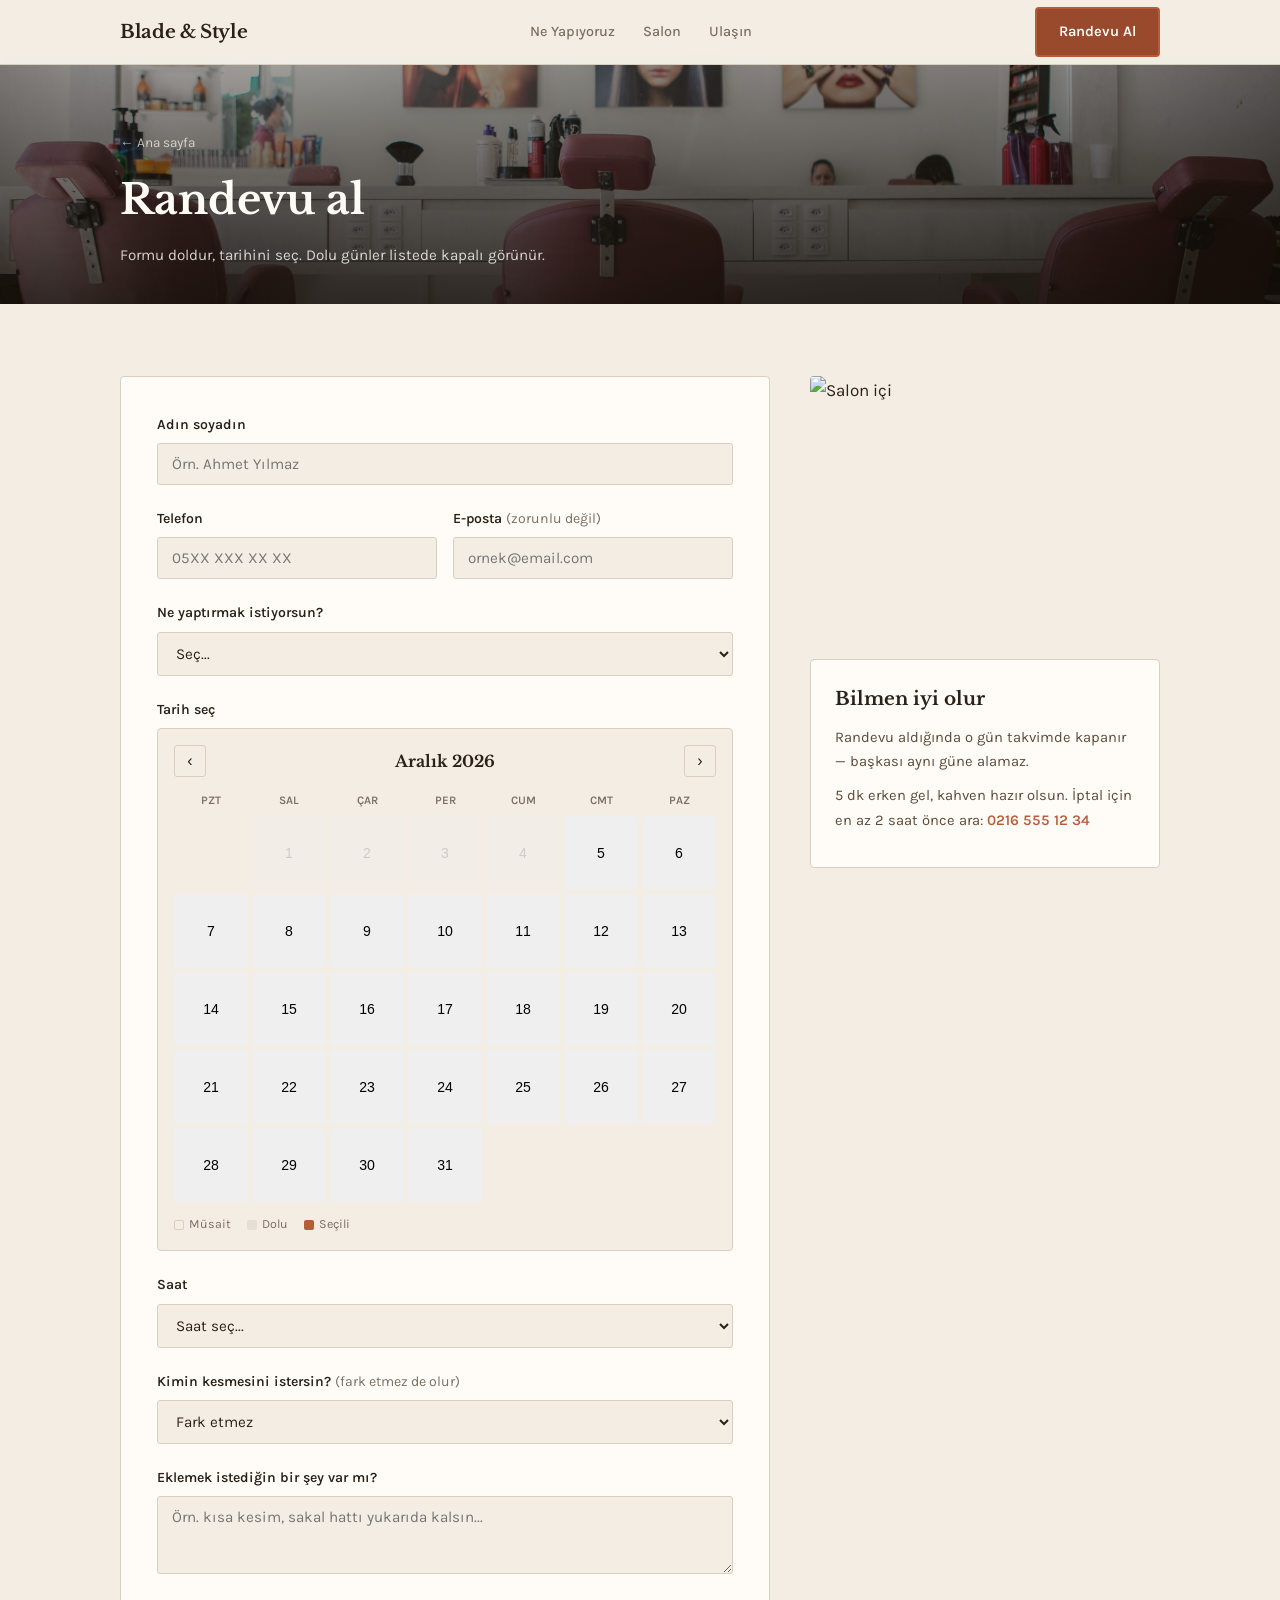
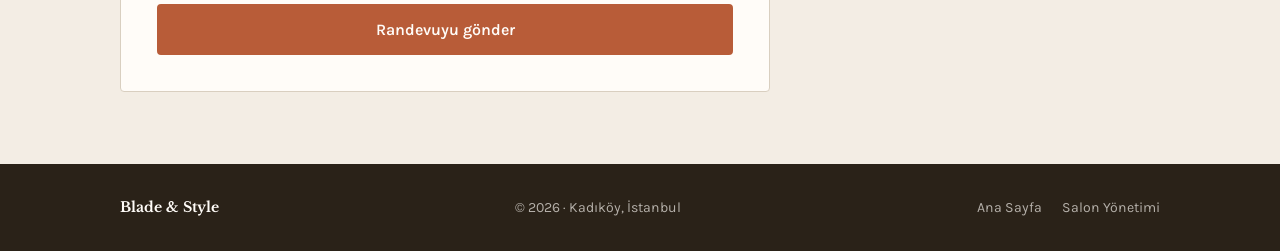
==== randevu.html @ 6ddb2359 "merkezstudioorigin" ====
<!DOCTYPE html>
<html lang="tr">
<head>
  <meta charset="UTF-8">
  <meta name="viewport" content="width=device-width, initial-scale=1.0">
  <title>Randevu Al | Blade & Style</title>
  <link rel="preconnect" href="https://fonts.googleapis.com">
  <link rel="preconnect" href="https://fonts.gstatic.com" crossorigin>
  <link href="https://fonts.googleapis.com/css2?family=Libre+Baskerville:ital,wght@0,400;0,700;1,400&family=Karla:wght@400;500;600&display=swap" rel="stylesheet">
  <link rel="stylesheet" href="styles.css">
</head>
<body>
  <header class="header">
    <div class="container header-inner">
      <a href="index.html" class="logo">Blade & Style</a>
      <nav class="nav">
        <a href="index.html#hizmetler">Ne Yapıyoruz</a>
        <a href="index.html#galeri">Salon</a>
        <a href="index.html#iletisim">Ulaşın</a>
      </nav>
      <a href="randevu.html" class="btn btn-primary active">Randevu Al</a>
      <button class="menu-toggle" aria-label="Menüyü aç">
        <span></span><span></span><span></span>
      </button>
    </div>
  </header>

  <main class="appointment-page">
    <section class="appointment-hero">
      <img
        src="hairsaloon.jpg"
        alt="Randevu"
        class="appointment-hero-img"
        loading="eager"
      >
      <div class="appointment-hero-shade"></div>
      <div class="container appointment-hero-text">
        <a href="index.html" class="back-link">← Ana sayfa</a>
        <h1>Randevu al</h1>
        <p>Formu doldur, tarihini seç. Dolu günler listede kapalı görünür.</p>
      </div>
    </section>

    <section class="appointment-section section">
      <div class="container appointment-layout">
        <form id="appointmentForm" class="appointment-form" novalidate>
          <div class="form-group">
            <label for="name">Adın soyadın</label>
            <input type="text" id="name" name="name" placeholder="Örn. Ahmet Yılmaz" required>
          </div>

          <div class="form-row">
            <div class="form-group">
              <label for="phone">Telefon</label>
              <input type="tel" id="phone" name="phone" placeholder="05XX XXX XX XX" required>
            </div>
            <div class="form-group">
              <label for="email">E-posta <span class="optional">(zorunlu değil)</span></label>
              <input type="email" id="email" name="email" placeholder="ornek@email.com">
            </div>
          </div>

          <div class="form-group">
            <label for="service">Ne yaptırmak istiyorsun?</label>
            <select id="service" name="service" required>
              <option value="">Seç...</option>
              <option value="sac-kesimi">Saç Kesimi — ₺250</option>
              <option value="sakal-tiras">Sakal & Tıraş — ₺200</option>
              <option value="paket">Saç + Sakal — ₺400</option>
              <option value="boyama">Saç Boyama — ₺350</option>
              <option value="bakim">Saç Bakımı — ₺300</option>
              <option value="cocuk">Çocuk Kesimi — ₺150</option>
            </select>
          </div>

          <div class="form-group">
            <label>Tarih seç</label>
            <input type="hidden" id="date" name="date" required>
            <div id="calendar" class="calendar" aria-label="Takvim"></div>
            <p id="dateError" class="form-error hidden">Bu tarih dolu — başka bir gün seç lütfen.</p>
            <p id="dateSelected" class="date-selected hidden"></p>
          </div>

          <div class="form-group">
            <label for="time">Saat</label>
            <select id="time" name="time" required>
              <option value="">Saat seç...</option>
              <option value="09:00">09:00</option>
              <option value="09:30">09:30</option>
              <option value="10:00">10:00</option>
              <option value="10:30">10:30</option>
              <option value="11:00">11:00</option>
              <option value="11:30">11:30</option>
              <option value="12:00">12:00</option>
              <option value="13:00">13:00</option>
              <option value="13:30">13:30</option>
              <option value="14:00">14:00</option>
              <option value="14:30">14:30</option>
              <option value="15:00">15:00</option>
              <option value="15:30">15:30</option>
              <option value="16:00">16:00</option>
              <option value="16:30">16:30</option>
              <option value="17:00">17:00</option>
              <option value="17:30">17:30</option>
              <option value="18:00">18:00</option>
              <option value="18:30">18:30</option>
              <option value="19:00">19:00</option>
              <option value="19:30">19:30</option>
            </select>
          </div>

          <div class="form-group">
            <label for="barber">Kimin kesmesini istersin? <span class="optional">(fark etmez de olur)</span></label>
            <select id="barber" name="barber">
              <option value="">Fark etmez</option>
              <option value="mehmet">Mehmet Usta</option>
              <option value="ali">Ali Usta</option>
              <option value="can">Can Usta</option>
            </select>
          </div>

          <div class="form-group">
            <label for="notes">Eklemek istediğin bir şey var mı?</label>
            <textarea id="notes" name="notes" rows="3" placeholder="Örn. kısa kesim, sakal hattı yukarıda kalsın..."></textarea>
          </div>

          <button type="submit" class="btn btn-primary btn-lg btn-full">Randevuyu gönder</button>
        </form>

        <aside class="appointment-aside">
          <img
            src="https://images.unsplash.com/photo-1633680218800-9b55313f4e58?w=600&q=80"
            alt="Salon içi"
            loading="lazy"
          >
          <div class="aside-note">
            <h3>Bilmen iyi olur</h3>
            <p>Randevu aldığında o gün takvimde kapanır — başkası aynı güne alamaz.</p>
            <p>5 dk erken gel, kahven hazır olsun. İptal için en az 2 saat önce ara: <a href="tel:+902165551234">0216 555 12 34</a></p>
          </div>
          <div id="blockedDatesList" class="blocked-list hidden">
            <h4>Dolu günler</h4>
            <ul id="blockedDatesUl"></ul>
          </div>
        </aside>
      </div>
    </section>

    <div id="successModal" class="modal hidden">
      <div class="modal-backdrop"></div>
      <div class="modal-content">
        <h2>Tamam, kaydettik!</h2>
        <p id="successMessage"></p>
        <div class="modal-actions">
          <a href="index.html" class="btn btn-primary">Ana sayfa</a>
          <button type="button" class="btn btn-outline" id="newAppointment">Başka randevu</button>
        </div>
      </div>
    </div>
  </main>

  <footer class="footer">
    <div class="container footer-inner">
      <span class="footer-logo">Blade & Style</span>
      <p>© 2026 · Kadıköy, İstanbul</p>
      <div class="footer-links">
        <a href="index.html">Ana Sayfa</a>
        <a href="yonetim.html">Salon Yönetimi</a>
      </div>
    </div>
  </footer>

  <script src="bookings.js"></script>
  <script src="script.js"></script>
</body>
</html>
---- styles.css ----
:root {
  --bg: #f3ede4;
  --bg-warm: #ebe3d6;
  --white: #fffcf8;
  --dark: #2a2218;
  --brown: #5c4a38;
  --muted: #7a6e62;
  --accent: #b85c38;
  --accent-dark: #9a4a2c;
  --line: #d9cfc0;

  --font-serif: 'Libre Baskerville', Georgia, serif;
  --font-sans: 'Karla', -apple-system, sans-serif;

  --ease: 0.2s ease;
}

*, *::before, *::after { box-sizing: border-box; margin: 0; padding: 0; }

html { scroll-behavior: smooth; }

body {
  font-family: var(--font-sans);
  font-size: 17px;
  line-height: 1.65;
  color: var(--dark);
  background: var(--bg);
  -webkit-font-smoothing: antialiased;
}

img { max-width: 100%; display: block; height: auto; }
a { color: inherit; text-decoration: none; }
ul { list-style: none; }

.container {
  width: 100%;
  max-width: 1080px;
  margin: 0 auto;
  padding: 0 20px;
}

.section { padding: 72px 0; }

/* Buttons */
.btn {
  display: inline-flex;
  align-items: center;
  justify-content: center;
  padding: 11px 22px;
  font-family: var(--font-sans);
  font-size: 0.92rem;
  font-weight: 600;
  border: 2px solid transparent;
  border-radius: 4px;
  cursor: pointer;
  transition: background var(--ease), border-color var(--ease), color var(--ease);
}

.btn-primary {
  background: var(--accent);
  color: var(--white);
  border-color: var(--accent);
}

.btn-primary:hover { background: var(--accent-dark); border-color: var(--accent-dark); }

.btn-outline {
  background: transparent;
  border-color: var(--line);
  color: var(--dark);
}

.btn-outline:hover { border-color: var(--accent); color: var(--accent); }

.btn-lg { padding: 14px 28px; font-size: 1rem; }
.btn-full { width: 100%; }
.btn-sm { padding: 7px 14px; font-size: 0.82rem; }
.btn.active { background: var(--accent-dark); }

/* Header */
.header {
  position: fixed;
  top: 0; left: 0; right: 0;
  z-index: 100;
  background: rgba(243, 237, 228, 0.94);
  backdrop-filter: blur(8px);
  border-bottom: 1px solid var(--line);
}

.header.scrolled { box-shadow: 0 2px 12px rgba(42, 34, 24, 0.06); }

.header-inner {
  display: flex;
  align-items: center;
  justify-content: space-between;
  height: 64px;
  gap: 20px;
}

.logo {
  font-family: var(--font-serif);
  font-size: 1.15rem;
  font-weight: 700;
  letter-spacing: -0.02em;
}

.nav { display: flex; gap: 28px; }

.nav a {
  font-size: 0.9rem;
  font-weight: 500;
  color: var(--muted);
  transition: color var(--ease);
}

.nav a:hover { color: var(--dark); }

.menu-toggle {
  display: none;
  flex-direction: column;
  gap: 5px;
  background: none;
  border: none;
  cursor: pointer;
}

.menu-toggle span {
  width: 22px;
  height: 2px;
  background: var(--dark);
}

/* Hero */
.hero {
  position: relative;
  min-height: 88vh;
  display: flex;
  align-items: flex-end;
  padding: 100px 0 56px;
  overflow: hidden;
}

.hero-bg {
  position: absolute;
  inset: 0;
  width: 100%;
  height: 100%;
  object-fit: cover;
}

.hero-shade {
  position: absolute;
  inset: 0;
  background: linear-gradient(to top, rgba(20, 14, 8, 0.88) 0%, rgba(20, 14, 8, 0.35) 55%, rgba(20, 14, 8, 0.2) 100%);
}

.hero-inner {
  position: relative;
  z-index: 1;
  color: var(--white);
  max-width: 560px;
}

.hero-kicker {
  font-size: 0.85rem;
  letter-spacing: 0.06em;
  text-transform: uppercase;
  opacity: 0.75;
  margin-bottom: 16px;
}

.hero h1 {
  font-family: var(--font-serif);
  font-size: clamp(2.2rem, 5.5vw, 3.6rem);
  font-weight: 700;
  line-height: 1.15;
  margin-bottom: 18px;
}

.hero-lead {
  font-size: 1.05rem;
  opacity: 0.85;
  margin-bottom: 28px;
  line-height: 1.7;
}

/* Intro strip */
.intro-strip {
  background: var(--white);
  padding: 64px 0;
  border-bottom: 1px solid var(--line);
}

.intro-grid {
  display: grid;
  grid-template-columns: 0.9fr 1.1fr;
  gap: 48px;
  align-items: center;
}

.intro-photo {
  width: 100%;
  aspect-ratio: 4/5;
  object-fit: cover;
  border-radius: 4px;
}

.intro-text h2 {
  font-family: var(--font-serif);
  font-size: clamp(1.6rem, 3vw, 2.2rem);
  line-height: 1.25;
  margin-bottom: 18px;
}

.intro-text p { color: var(--brown); margin-bottom: 14px; }

.intro-note {
  font-size: 0.92rem;
  color: var(--muted);
  font-style: italic;
  border-left: 3px solid var(--accent);
  padding-left: 14px;
  margin-top: 20px;
}

/* Section tops */
.section-top {
  margin-bottom: 48px;
  max-width: 520px;
}

.section-top h2 {
  font-family: var(--font-serif);
  font-size: clamp(1.8rem, 3.5vw, 2.4rem);
  margin-bottom: 10px;
}

.section-top p { color: var(--muted); }

/* Services — editorial rows, not cards */
.services { background: var(--bg); }

.service-row {
  display: grid;
  grid-template-columns: 1.1fr 0.9fr;
  gap: 40px;
  align-items: center;
  margin-bottom: 56px;
  padding-bottom: 56px;
  border-bottom: 1px solid var(--line);
}

.service-row:last-of-type { border-bottom: none; margin-bottom: 0; padding-bottom: 0; }

.service-row.reverse { direction: rtl; }
.service-row.reverse > * { direction: ltr; }

.service-photo img {
  width: 100%;
  aspect-ratio: 3/2;
  object-fit: cover;
  border-radius: 3px;
}

.service-body h3 {
  font-family: var(--font-serif);
  font-size: 1.6rem;
  margin-bottom: 12px;
}

.service-body p {
  color: var(--brown);
  margin-bottom: 16px;
}

.price {
  font-weight: 600;
  font-size: 1.1rem;
  color: var(--accent);
}

.service-extra {
  margin-top: 56px;
  padding: 28px 32px;
  background: var(--white);
  border-left: 4px solid var(--accent);
  display: flex;
  flex-wrap: wrap;
  align-items: center;
  justify-content: space-between;
  gap: 16px;
}

.service-extra p { color: var(--brown); }

/* Gallery */
.gallery { background: var(--white); }

.gallery-grid {
  display: grid;
  grid-template-columns: repeat(3, 1fr);
  gap: 10px;
}

.gallery-grid img {
  width: 100%;
  aspect-ratio: 1;
  object-fit: cover;
  border-radius: 2px;
  transition: opacity var(--ease);
}

.gallery-grid img:hover { opacity: 0.88; }

/* About */
.about { background: var(--bg-warm); }

.about-wrap {
  display: grid;
  grid-template-columns: 1fr 1fr;
  gap: 48px;
  align-items: start;
}

.about-photos {
  position: relative;
}

.about-photos img:first-child {
  width: 100%;
  aspect-ratio: 4/5;
  object-fit: cover;
  border-radius: 3px;
}

.about-photo-small {
  position: absolute;
  bottom: -24px;
  right: -16px;
  width: 55% !important;
  aspect-ratio: 1 !important;
  border: 6px solid var(--bg-warm);
  border-radius: 3px;
}

.about-text h2 {
  font-family: var(--font-serif);
  font-size: clamp(1.6rem, 3vw, 2.1rem);
  margin-bottom: 18px;
}

.about-text p {
  color: var(--brown);
  margin-bottom: 14px;
}

.team-list { margin-top: 24px; }

.team-list li {
  padding: 10px 0;
  border-bottom: 1px solid var(--line);
  color: var(--brown);
}

.team-list strong { color: var(--dark); }

/* Contact */
.contact-wrap {
  display: grid;
  grid-template-columns: 1fr 1.2fr;
  gap: 48px;
  align-items: start;
}

.contact-text h2 {
  font-family: var(--font-serif);
  font-size: clamp(1.6rem, 3vw, 2.1rem);
  margin-bottom: 28px;
}

.contact-block {
  margin-bottom: 22px;
}

.contact-block strong {
  display: block;
  font-size: 0.78rem;
  text-transform: uppercase;
  letter-spacing: 0.08em;
  color: var(--accent);
  margin-bottom: 4px;
}

.contact-block p { color: var(--brown); }

.contact-block a:hover { color: var(--accent); }

.contact-text .btn { margin-top: 12px; }

.contact-photo img {
  width: 100%;
  aspect-ratio: 4/3;
  object-fit: cover;
  border-radius: 3px;
}

.contact-photo figcaption {
  margin-top: 10px;
  font-size: 0.88rem;
  color: var(--muted);
  font-style: italic;
}

/* Footer */
.footer {
  background: var(--dark);
  color: rgba(255, 252, 248, 0.65);
  padding: 32px 0;
}

.footer-inner {
  display: flex;
  align-items: center;
  justify-content: space-between;
  flex-wrap: wrap;
  gap: 16px;
  font-size: 0.88rem;
}

.footer-logo {
  font-family: var(--font-serif);
  color: var(--white);
  font-weight: 700;
}

.footer-links { display: flex; gap: 20px; }
.footer-links a:hover { color: var(--white); }

/* ===== Appointment page ===== */
.appointment-page { padding-top: 64px; }

.appointment-hero {
  position: relative;
  min-height: 240px;
  display: flex;
  align-items: flex-end;
  padding-bottom: 36px;
}

.appointment-hero-img {
  position: absolute;
  inset: 0;
  width: 100%;
  height: 100%;
  object-fit: cover;
}

.appointment-hero-shade {
  position: absolute;
  inset: 0;
  background: linear-gradient(to top, rgba(20, 14, 8, 0.85), rgba(20, 14, 8, 0.4));
}

.appointment-hero-text {
  position: relative;
  z-index: 1;
  color: var(--white);
}

.back-link {
  display: inline-block;
  font-size: 0.85rem;
  opacity: 0.7;
  margin-bottom: 12px;
}

.back-link:hover { opacity: 1; }

.appointment-hero-text h1 {
  font-family: var(--font-serif);
  font-size: clamp(1.8rem, 4vw, 2.6rem);
  margin-bottom: 8px;
}

.appointment-hero-text p { opacity: 0.8; font-size: 0.95rem; }

.appointment-layout {
  display: grid;
  grid-template-columns: 1.3fr 0.7fr;
  gap: 40px;
  align-items: start;
}

.appointment-form {
  background: var(--white);
  padding: 36px;
  border-radius: 4px;
  border: 1px solid var(--line);
}

.form-group { margin-bottom: 22px; }

.form-row {
  display: grid;
  grid-template-columns: 1fr 1fr;
  gap: 16px;
}

.form-group label {
  display: block;
  font-size: 0.88rem;
  font-weight: 600;
  margin-bottom: 7px;
}

.optional { font-weight: 400; color: var(--muted); }

.form-group input,
.form-group select,
.form-group textarea {
  width: 100%;
  padding: 11px 14px;
  font-family: var(--font-sans);
  font-size: 0.95rem;
  color: var(--dark);
  background: var(--bg);
  border: 1px solid var(--line);
  border-radius: 3px;
  transition: border-color var(--ease);
}

.form-group input:focus,
.form-group select:focus,
.form-group textarea:focus {
  outline: none;
  border-color: var(--accent);
}

.form-error {
  color: #c0392b;
  font-size: 0.88rem;
  margin-top: 8px;
}

.form-error.hidden,
.date-selected.hidden,
.blocked-list.hidden { display: none; }

.date-selected {
  margin-top: 8px;
  font-size: 0.9rem;
  color: var(--accent);
  font-weight: 500;
}

/* Calendar */
.calendar {
  background: var(--bg);
  border: 1px solid var(--line);
  border-radius: 4px;
  padding: 16px;
  user-select: none;
}

.cal-header {
  display: flex;
  align-items: center;
  justify-content: space-between;
  margin-bottom: 14px;
}

.cal-header button {
  background: none;
  border: 1px solid var(--line);
  border-radius: 3px;
  width: 32px;
  height: 32px;
  cursor: pointer;
  font-size: 1rem;
  color: var(--dark);
}

.cal-header button:hover { border-color: var(--accent); color: var(--accent); }

.cal-month {
  font-family: var(--font-serif);
  font-weight: 700;
  font-size: 1rem;
}

.cal-weekdays {
  display: grid;
  grid-template-columns: repeat(7, 1fr);
  gap: 4px;
  margin-bottom: 6px;
}

.cal-weekdays span {
  text-align: center;
  font-size: 0.72rem;
  font-weight: 600;
  color: var(--muted);
  text-transform: uppercase;
}

.cal-days {
  display: grid;
  grid-template-columns: repeat(7, 1fr);
  gap: 4px;
}

.cal-day {
  aspect-ratio: 1;
  display: flex;
  align-items: center;
  justify-content: center;
  font-size: 0.88rem;
  border-radius: 3px;
  cursor: pointer;
  border: 1px solid transparent;
  transition: background var(--ease), border-color var(--ease);
}

.cal-day:hover:not(.disabled):not(.blocked):not(.empty) {
  background: var(--white);
  border-color: var(--line);
}

.cal-day.selected {
  background: var(--accent);
  color: var(--white);
  font-weight: 600;
}

.cal-day.blocked {
  background: #e8ddd5;
  color: #aaa;
  text-decoration: line-through;
  cursor: not-allowed;
}

.cal-day.disabled {
  color: #ccc;
  cursor: not-allowed;
}

.cal-day.empty { cursor: default; }

.cal-legend {
  display: flex;
  gap: 16px;
  margin-top: 12px;
  font-size: 0.78rem;
  color: var(--muted);
}

.cal-legend span::before {
  content: '';
  display: inline-block;
  width: 10px;
  height: 10px;
  border-radius: 2px;
  margin-right: 5px;
  vertical-align: middle;
}

.legend-open::before { background: var(--bg); border: 1px solid var(--line); }
.legend-blocked::before { background: #e8ddd5; }
.legend-selected::before { background: var(--accent); }

/* Aside */
.appointment-aside img {
  width: 100%;
  aspect-ratio: 4/3;
  object-fit: cover;
  border-radius: 4px;
  margin-bottom: 20px;
}

.aside-note {
  background: var(--white);
  padding: 24px;
  border: 1px solid var(--line);
  border-radius: 4px;
}

.aside-note h3 {
  font-family: var(--font-serif);
  font-size: 1.15rem;
  margin-bottom: 12px;
}

.aside-note p {
  font-size: 0.92rem;
  color: var(--brown);
  margin-bottom: 10px;
}

.aside-note a { color: var(--accent); font-weight: 600; }

.blocked-list {
  margin-top: 16px;
  padding: 16px;
  background: var(--bg-warm);
  border-radius: 4px;
}

.blocked-list h4 {
  font-size: 0.85rem;
  margin-bottom: 8px;
  color: var(--muted);
}

.blocked-list li {
  font-size: 0.88rem;
  color: var(--brown);
  padding: 4px 0;
}

/* Modal */
.modal {
  position: fixed;
  inset: 0;
  z-index: 200;
  display: flex;
  align-items: center;
  justify-content: center;
  padding: 20px;
}

.modal.hidden { display: none; }

.modal-backdrop {
  position: absolute;
  inset: 0;
  background: rgba(42, 34, 24, 0.55);
}

.modal-content {
  position: relative;
  background: var(--white);
  padding: 40px 32px;
  border-radius: 4px;
  max-width: 420px;
  width: 100%;
  text-align: center;
}

.modal-content h2 {
  font-family: var(--font-serif);
  font-size: 1.6rem;
  margin-bottom: 12px;
}

.modal-content p {
  color: var(--brown);
  margin-bottom: 24px;
  line-height: 1.6;
}

.modal-actions {
  display: flex;
  flex-direction: column;
  gap: 10px;
}

/* Admin */
.admin-page { padding-top: 80px; min-height: 80vh; }

.admin-wrap { max-width: 680px; }

.admin-wrap h1 {
  font-family: var(--font-serif);
  font-size: 2rem;
  margin-bottom: 8px;
}

.admin-desc {
  color: var(--muted);
  margin-bottom: 36px;
}

.admin-block {
  background: var(--white);
  border: 1px solid var(--line);
  border-radius: 4px;
  padding: 24px;
  margin-bottom: 24px;
}

.admin-block h2 {
  font-family: var(--font-serif);
  font-size: 1.2rem;
  margin-bottom: 16px;
}

.admin-row {
  display: flex;
  gap: 12px;
  flex-wrap: wrap;
}

.admin-row input {
  flex: 1;
  min-width: 180px;
  padding: 10px 14px;
  border: 1px solid var(--line);
  border-radius: 3px;
  font-family: var(--font-sans);
}

.admin-item {
  display: flex;
  justify-content: space-between;
  align-items: center;
  gap: 16px;
  padding: 14px 0;
  border-bottom: 1px solid var(--line);
  font-size: 0.92rem;
}

.admin-item:last-child { border-bottom: none; }

.muted { color: var(--muted); font-size: 0.85rem; }
.empty-msg { color: var(--muted); font-style: italic; }

/* Responsive */
@media (max-width: 900px) {
  .intro-grid,
  .service-row,
  .service-row.reverse,
  .about-wrap,
  .contact-wrap,
  .appointment-layout {
    grid-template-columns: 1fr;
  }

  .service-row.reverse { direction: ltr; }

  .gallery-grid { grid-template-columns: repeat(2, 1fr); }

  .about-photo-small {
    position: static;
    width: 100% !important;
    margin-top: 10px;
    border: none;
  }
}

@media (max-width: 640px) {
  .nav {
    display: none;
    position: absolute;
    top: 64px; left: 0; right: 0;
    flex-direction: column;
    background: var(--bg);
    border-bottom: 1px solid var(--line);
    padding: 16px 20px;
    gap: 12px;
  }

  .nav.open { display: flex; }

  .menu-toggle { display: flex; }

  .header-inner .btn-primary:not(.active) { display: none; }

  .form-row { grid-template-columns: 1fr; }

  .appointment-form { padding: 24px 18px; }

  .gallery-grid { grid-template-columns: 1fr 1fr; }

  .footer-inner { flex-direction: column; text-align: center; }
}
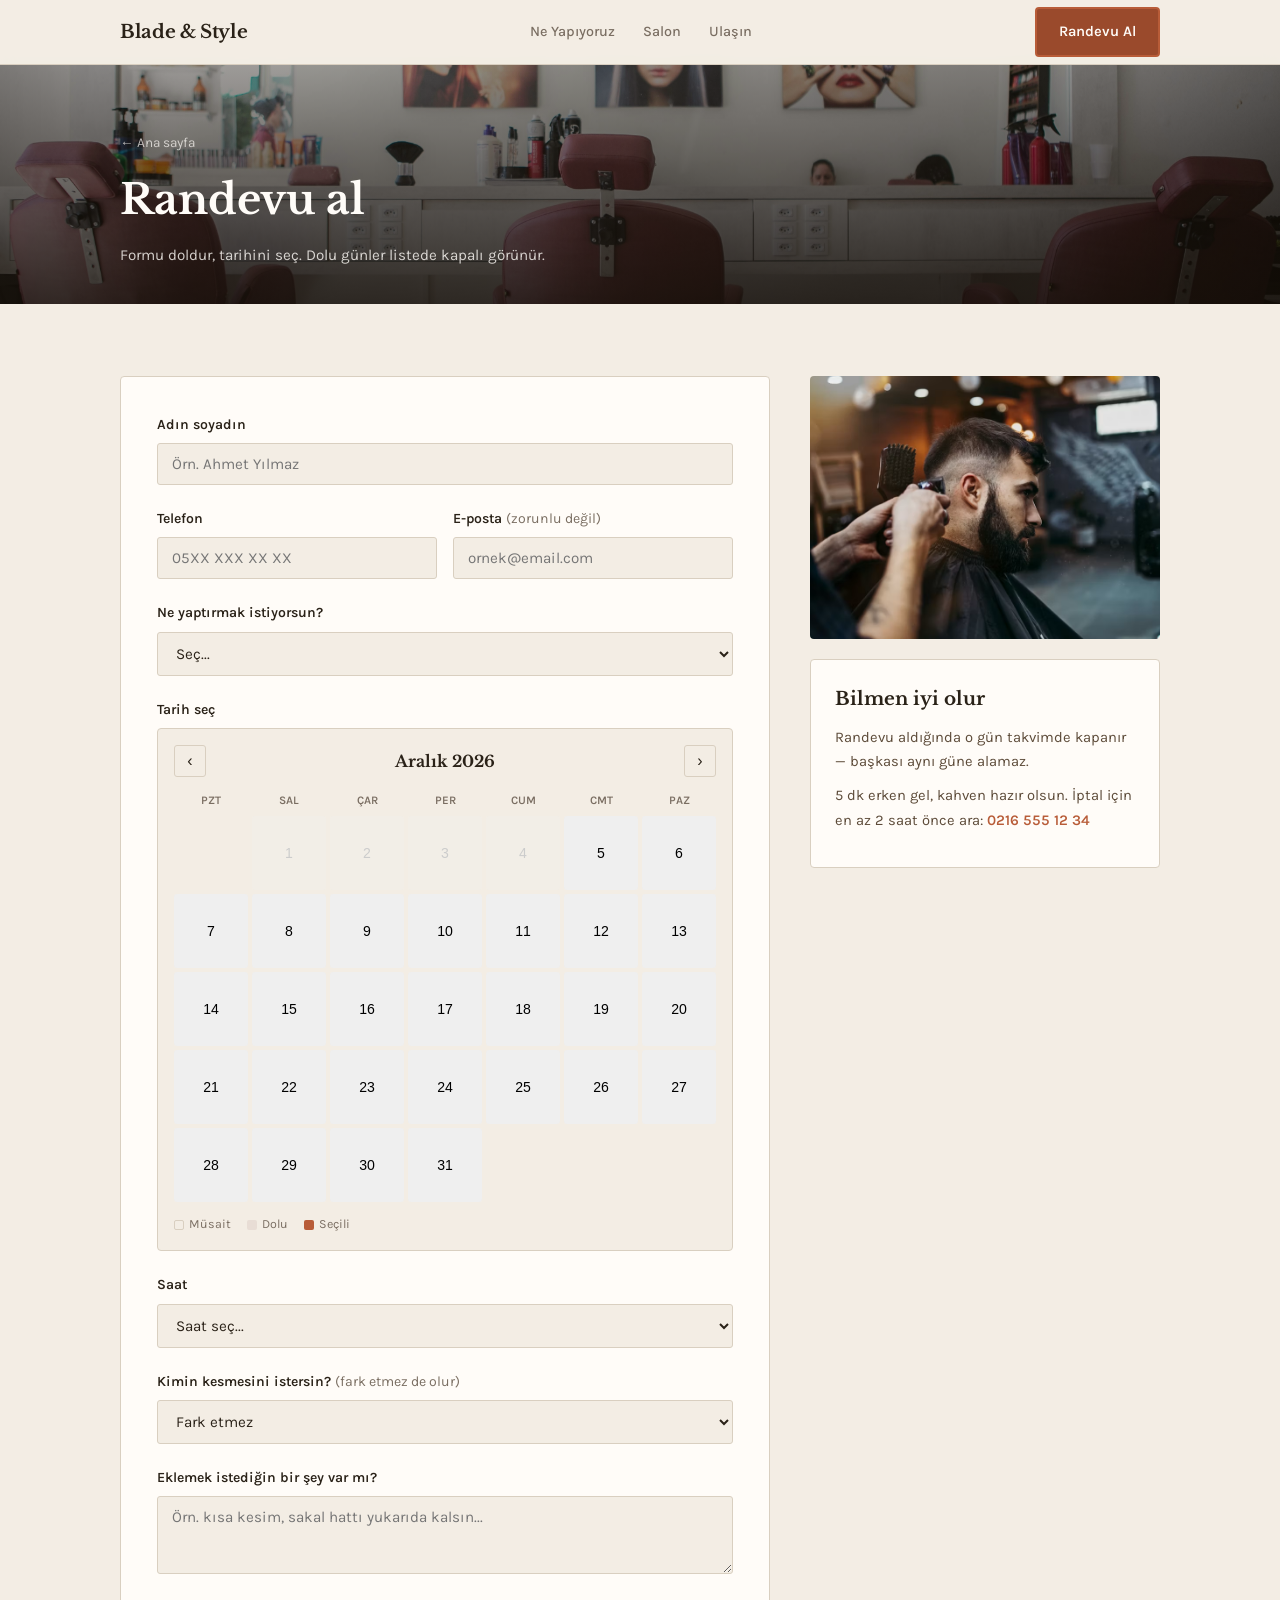
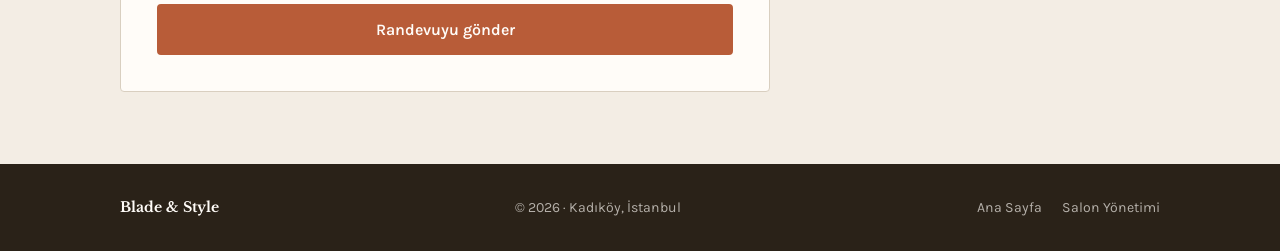
==== commit cb37ea9d: "merkezstudioorigin" ====
--- a/randevu.html
+++ b/randevu.html
@@ -129,7 +129,7 @@
 
         <aside class="appointment-aside">
           <img
-            src="https://images.unsplash.com/photo-1633680218800-9b55313f4e58?w=600&q=80"
+            src="sackesim.jpg"
             alt="Salon içi"
             loading="lazy"
           >
